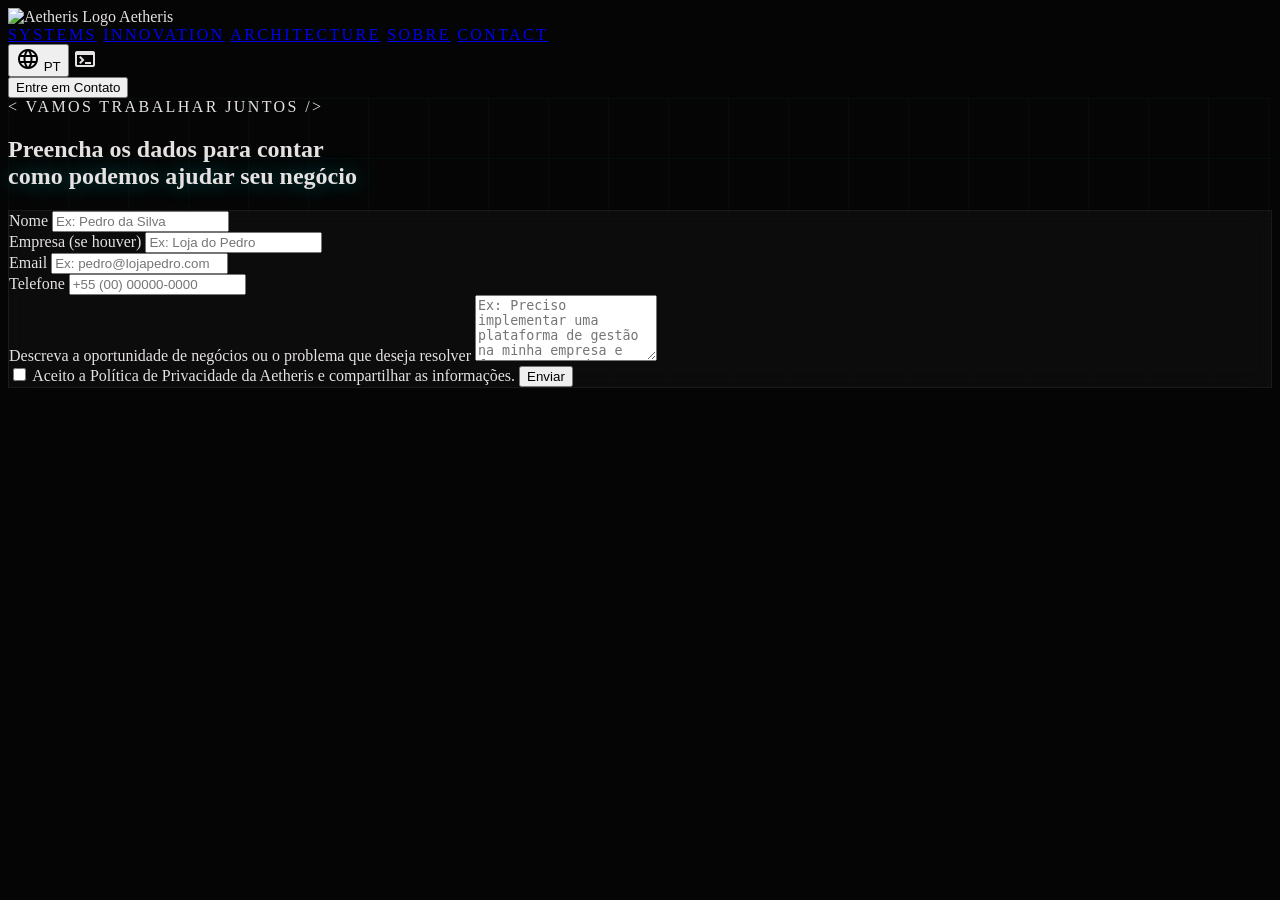
==== contact.html @ 891f15b7 "initial commit - Aetheris project" ====
<!DOCTYPE html>

<html class="dark" lang="pt-BR"><head>
<meta charset="utf-8"/>
<meta content="width=device-width, initial-scale=1.0" name="viewport"/>
<script src="https://cdn.tailwindcss.com?plugins=forms,container-queries"></script>
<link href="https://fonts.googleapis.com/css2?family=Space+Grotesk:wght@300;400;500;600;700;800;900&amp;family=Inter:wght@300;400;500;600&amp;display=swap" rel="stylesheet"/>
<link href="https://fonts.googleapis.com/css2?family=Material+Symbols+Outlined:wght,FILL@100..700,0..1&amp;display=swap" rel="stylesheet"/>
<script id="tailwind-config">
      tailwind.config = {
        darkMode: "class",
        theme: {
          extend: {
            "colors": {
                    "surface-container": "#111111",
                    "surface-bright": "#1a1a1a",
                    "surface": "#050505",
                    "inverse-surface": "#e5e2e1",
                    "outline": "#849495",
                    "surface-container-high": "#181818",
                    "secondary": "#ebb2ff",
                    "on-secondary-fixed": "#320047",
                    "tertiary-container": "#d9d8e8",
                    "on-background": "#e5e2e1",
                    "on-secondary": "#520072",
                    "error-container": "#93000a",
                    "on-surface": "#e5e2e1",
                    "tertiary": "#f7f4ff",
                    "on-primary-fixed-variant": "#004f54",
                    "secondary-fixed": "#f8d8ff",
                    "secondary-fixed-dim": "#ebb2ff",
                    "surface-tint": "#00dbe9",
                    "on-error-container": "#ffdad6",
                    "on-primary-container": "#006970",
                    "on-tertiary-fixed": "#1a1b26",
                    "surface-container-low": "#0c0c0c",
                    "inverse-on-surface": "#313030",
                    "on-primary": "#00363a",
                    "primary": "#dbfcff",
                    "surface-container-lowest": "#050505",
                    "on-tertiary": "#2f303b",
                    "outline-variant": "#3b494b",
                    "secondary-container": "#b600f8",
                    "primary-container": "#00f0ff",
                    "on-error": "#690005",
                    "surface-container-highest": "#222222",
                    "on-tertiary-container": "#5d5e6b",
                    "on-secondary-fixed-variant": "#74009f",
                    "tertiary-fixed-dim": "#c6c5d4",
                    "primary-fixed": "#7df4ff",
                    "primary-fixed-dim": "#00dbe9",
                    "background": "#050505",
                    "on-surface-variant": "#aab8b9",
                    "on-primary-fixed": "#002022",
                    "tertiary-fixed": "#e2e1f1",
                    "on-tertiary-fixed-variant": "#454652",
                    "inverse-primary": "#006970",
                    "error": "#ffb4ab",
                    "surface-variant": "#1c1c1c",
                    "on-secondary-container": "#fff6fc",
                    "surface-dim": "#050505"
            },
            "borderRadius": {
                    "DEFAULT": "0px",
                    "lg": "1px",
                    "xl": "2px",
                    "full": "9999px"
            },
            "spacing": {
                    "unit": "4px",
                    "xs": "4px",
                    "sm": "8px",
                    "gutter": "24px",
                    "md": "16px",
                    "xl": "48px",
                    "xxl": "96px",
                    "container-max": "1440px",
                    "lg": "32px"
            },
            "fontFamily": {
                    "h1": ["Space Grotesk"],
                    "mono-data": ["Space Grotesk"],
                    "body-lg": ["Inter"],
                    "h2": ["Space Grotesk"],
                    "body-md": ["Inter"],
                    "h3": ["Space Grotesk"],
                    "label-caps": ["Space Grotesk"]
            },
            "fontSize": {
                    "h1": ["5.5rem", {"lineHeight": "1", "letterSpacing": "-0.04em", "fontWeight": "800"}],
                    "mono-data": ["0.75rem", {"lineHeight": "1.4", "letterSpacing": "0.1em", "fontWeight": "400"}],
                    "body-lg": ["1.25rem", {"lineHeight": "1.6", "letterSpacing": "0.01em", "fontWeight": "300"}],
                    "h2": ["4rem", {"lineHeight": "1.1", "letterSpacing": "-0.02em", "fontWeight": "700"}],
                    "body-md": ["1rem", {"lineHeight": "1.7", "letterSpacing": "0.02em", "fontWeight": "400"}],
                    "h3": ["2.25rem", {"lineHeight": "1.2", "letterSpacing": "-0.01em", "fontWeight": "600"}],
                    "label-caps": ["0.7rem", {"lineHeight": "1", "letterSpacing": "0.25em", "fontWeight": "700"}]
            }
          },
        },
      }
    </script>
<style>
        body { background-color: #050505; color: #e5e2e1; -webkit-font-smoothing: antialiased; }
        .glass-panel {
            background: rgba(255, 255, 255, 0.03);
            backdrop-filter: blur(12px);
            border: 1px solid rgba(255, 255, 255, 0.05);
            transition: all 0.5s cubic-bezier(0.4, 0, 0.2, 1);
        }
        .glass-panel:hover {
            background: rgba(255, 255, 255, 0.06);
            border-color: rgba(0, 240, 255, 0.3);
            box-shadow: 0 0 30px rgba(0, 240, 255, 0.05);
        }
        .glow-cyan { text-shadow: 0 0 20px rgba(0, 240, 255, 0.4); }
        .grid-bg {
            background-image: linear-gradient(rgba(0, 240, 255, 0.03) 1px, transparent 1px), 
                              linear-gradient(90deg, rgba(0, 240, 255, 0.03) 1px, transparent 1px);
            background-size: 60px 60px;
        }
        .action-button { 
            position: relative;
            overflow: hidden;
            transition: all 0.3s ease;
        }
        .action-button::before {
            content: '';
            position: absolute;
            top: 0; left: -100%;
            width: 100%; height: 100%;
            background: linear-gradient(90deg, transparent, rgba(255,255,255,0.2), transparent);
            transition: 0.5s;
        }
        .action-button:hover::before { left: 100%; }
        .metatron-bg {
            animation: rotate 60s linear infinite;
            opacity: 0.05;
        }
        @keyframes rotate { from { transform: rotate(0deg); } to { transform: rotate(360deg); } }
        .floating-light {
            filter: blur(100px);
            border-radius: 50%;
            position: absolute;
            z-index: 0;
            pointer-events: none;
        }
        .editorial-spacing { letter-spacing: 0.15em; text-transform: uppercase; }
    </style>
<!-- TopNavBar IGUAL AO ORIGINAL -->
<header class="fixed top-0 w-full z-50 flex justify-between items-center px-10 py-6 bg-surface/80 backdrop-blur-2xl border-b border-white/5">
<div class="text-2xl font-extrabold text-[#00F0FF] tracking-tighter flex items-center gap-3 group cursor-pointer">
<img alt="Aetheris Logo" class="w-8 h-8 object-contain group-hover:rotate-180 transition-transform duration-700 w-10 h-10" src="https://lh3.googleusercontent.com/aida/[base64]"/>
<span class="font-h1 text-xl uppercase tracking-[0.2em]">Aetheris</span>
</div>
<nav class="hidden lg:flex items-center gap-10 font-['Space_Grotesk'] editorial-spacing text-[10px] font-bold">
<a class="text-zinc-500 hover:text-white transition-colors" href="index.html">Systems</a>
<a class="text-zinc-500 hover:text-white transition-colors" href="#">Innovation</a>
<a class="text-zinc-500 hover:text-white transition-colors" href="#">Architecture</a>
<a class="text-zinc-500 hover:text-white transition-colors" href="sobre.html">Sobre</a>
<a class="text-zinc-500 hover:text-white transition-colors" href="contact.html">Contact</a>
</nav>
<div class="flex items-center gap-8">
<div class="hidden sm:flex gap-6 text-zinc-500">
<button 
  id="languageToggle"
  type="button"
  class="flex items-center gap-2 text-zinc-500 hover:text-primary-container transition-colors"
>
  <span class="material-symbols-outlined text-sm">language</span>
  <span id="languageLabel" class="font-['Space_Grotesk'] text-[9px] tracking-[0.2em] uppercase">PT</span>
</button>
<span class="material-symbols-outlined text-sm cursor-pointer hover:text-primary-container transition-colors">terminal</span>
</div>
<a href="contact.html">
  <button class="bg-white text-black font-['Space_Grotesk'] font-bold text-[9px] tracking-[0.2em] uppercase px-8 py-3 action-button hover:bg-primary-container transition-all">
    Entre em Contato
  </button>
</a>
</div>
</header>
<main class="pt-[110px] bg-surface min-h-screen">
  <section class="relative min-h-[calc(100vh-110px)] py-16 overflow-hidden grid-bg">

    <div class="container mx-auto px-6 relative z-10">

      <div class="text-center mb-12">
        <span class="text-primary-container font-label-caps editorial-spacing mb-6 block">
          &lt; Vamos trabalhar juntos /&gt;
        </span>

        <h1 class="font-h2 text-[2.6rem] leading-tight text-on-background max-w-4xl mx-auto">
          Preencha os dados para contar <br/>
          <span class="text-primary-container glow-cyan">
            como podemos ajudar seu negócio
          </span>
        </h1>
      </div>

      <form 
        action="https://formspree.io/f/mjgjllza" 
        method="POST"
        class="glass-panel max-w-[560px] mx-auto p-10 md:p-12 border-primary-container/20"
      >
        <div class="flex flex-col gap-5">

          <div>
            <label class="block mb-2 font-['Inter'] text-sm font-semibold text-on-surface">
              Nome
            </label>
            <input 
              class="bg-white/5 border border-white/10 px-6 py-4 text-white focus:outline-none focus:border-primary-container w-full font-['Inter'] text-sm placeholder:text-zinc-600 transition-all rounded-full"
              placeholder="Ex: Pedro da Silva"
              type="text"
              name="name"
              required
            />
          </div>

          <div>
            <label class="block mb-2 font-['Inter'] text-sm font-semibold text-on-surface">
              Empresa <span class="text-on-surface-variant">(se houver)</span>
            </label>
            <input 
              class="bg-white/5 border border-white/10 px-6 py-4 text-white focus:outline-none focus:border-primary-container w-full font-['Inter'] text-sm placeholder:text-zinc-600 transition-all rounded-full"
              placeholder="Ex: Loja do Pedro"
              type="text"
              name="company"
            />
          </div>

          <div>
            <label class="block mb-2 font-['Inter'] text-sm font-semibold text-on-surface">
              Email
            </label>
            <input 
              class="bg-white/5 border border-white/10 px-6 py-4 text-white focus:outline-none focus:border-primary-container w-full font-['Inter'] text-sm placeholder:text-zinc-600 transition-all rounded-full"
              placeholder="Ex: pedro@lojapedro.com"
              type="email"
              name="email"
              required
            />
          </div>

          <div>
            <label class="block mb-2 font-['Inter'] text-sm font-semibold text-on-surface">
              Telefone
            </label>
            <input 
              class="bg-white/5 border border-white/10 px-6 py-4 text-white focus:outline-none focus:border-primary-container w-full font-['Inter'] text-sm placeholder:text-zinc-600 transition-all rounded-full"
              placeholder="+55 (00) 00000-0000"
              type="tel"
              name="phone"
            />
          </div>

          <div>
            <label class="block mb-2 font-['Inter'] text-sm font-semibold text-on-surface">
              Descreva a oportunidade de negócios ou o problema que deseja resolver
            </label>
            <textarea 
              class="bg-white/5 border border-white/10 px-6 py-4 text-white focus:outline-none focus:border-primary-container w-full font-['Inter'] text-sm placeholder:text-zinc-600 transition-all rounded-[28px] resize-none"
              placeholder="Ex: Preciso implementar uma plataforma de gestão na minha empresa e fazer um app de logística..."
              name="message"
              rows="4"
              required
            ></textarea>
          </div>

          <label class="flex items-start gap-3 text-on-surface-variant font-['Inter'] text-sm">
            <input 
              type="checkbox" 
              name="privacy"
              required
              class="mt-1 bg-transparent border-white/20 text-primary-container focus:ring-primary-container"
            />
            <span>
              Aceito a Política de Privacidade da Aetheris e compartilhar as informações.
            </span>
          </label>

          <input type="text" name="_gotcha" style="display:none">

          <button 
            type="submit"
            class="mt-2 rounded-full bg-primary-container text-on-primary px-12 py-5 font-label-caps text-label-caps action-button shadow-[0_0_30px_rgba(0,240,255,0.2)] hover:shadow-[0_0_50px_rgba(0,240,255,0.4)]"
          >
            Enviar
          </button>

        </div>
      </form>

    </div>
  </section>
</main>

</body>
</html>
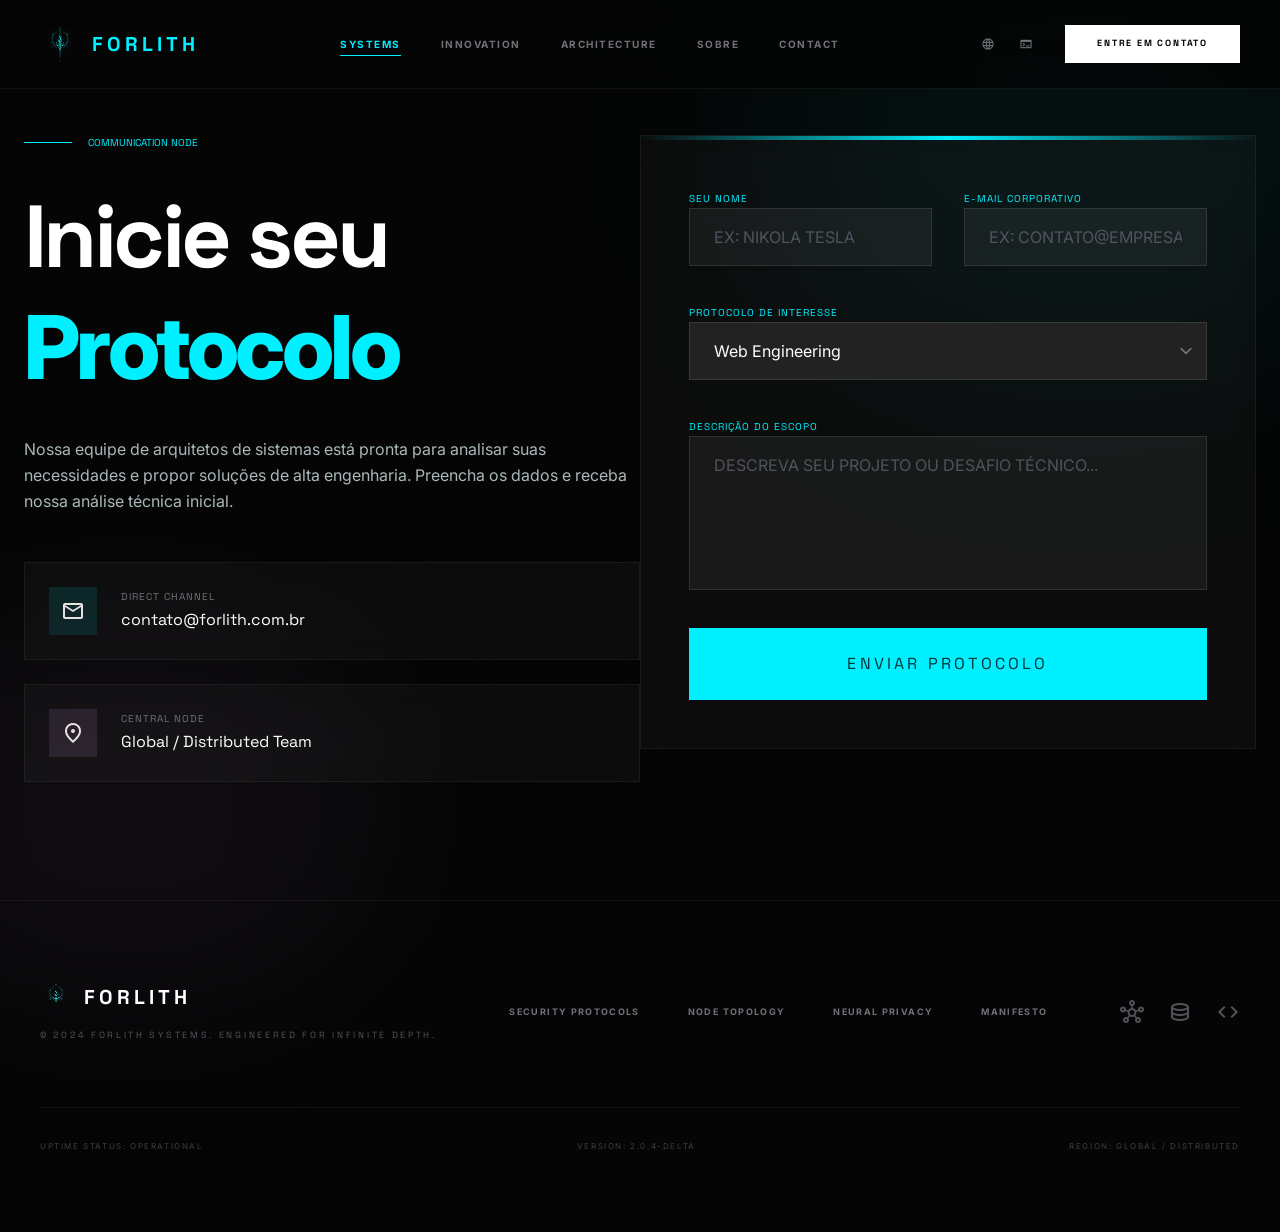
==== commit 825f5e3d: "Melhoria UI" ====
--- a/contact.html
+++ b/contact.html
@@ -1,298 +1,118 @@
 <!DOCTYPE html>
+<html class="dark" lang="pt-BR">
+  <head>
+    <meta charset="utf-8" />
+    <meta content="width=device-width, initial-scale=1.0" name="viewport" />
 
-<html class="dark" lang="pt-BR"><head>
-<meta charset="utf-8"/>
-<meta content="width=device-width, initial-scale=1.0" name="viewport"/>
-<script src="https://cdn.tailwindcss.com?plugins=forms,container-queries"></script>
-<link href="https://fonts.googleapis.com/css2?family=Space+Grotesk:wght@300;400;500;600;700;800;900&amp;family=Inter:wght@300;400;500;600&amp;display=swap" rel="stylesheet"/>
-<link href="https://fonts.googleapis.com/css2?family=Material+Symbols+Outlined:wght,FILL@100..700,0..1&amp;display=swap" rel="stylesheet"/>
-<script id="tailwind-config">
-      tailwind.config = {
-        darkMode: "class",
-        theme: {
-          extend: {
-            "colors": {
-                    "surface-container": "#111111",
-                    "surface-bright": "#1a1a1a",
-                    "surface": "#050505",
-                    "inverse-surface": "#e5e2e1",
-                    "outline": "#849495",
-                    "surface-container-high": "#181818",
-                    "secondary": "#ebb2ff",
-                    "on-secondary-fixed": "#320047",
-                    "tertiary-container": "#d9d8e8",
-                    "on-background": "#e5e2e1",
-                    "on-secondary": "#520072",
-                    "error-container": "#93000a",
-                    "on-surface": "#e5e2e1",
-                    "tertiary": "#f7f4ff",
-                    "on-primary-fixed-variant": "#004f54",
-                    "secondary-fixed": "#f8d8ff",
-                    "secondary-fixed-dim": "#ebb2ff",
-                    "surface-tint": "#00dbe9",
-                    "on-error-container": "#ffdad6",
-                    "on-primary-container": "#006970",
-                    "on-tertiary-fixed": "#1a1b26",
-                    "surface-container-low": "#0c0c0c",
-                    "inverse-on-surface": "#313030",
-                    "on-primary": "#00363a",
-                    "primary": "#dbfcff",
-                    "surface-container-lowest": "#050505",
-                    "on-tertiary": "#2f303b",
-                    "outline-variant": "#3b494b",
-                    "secondary-container": "#b600f8",
-                    "primary-container": "#00f0ff",
-                    "on-error": "#690005",
-                    "surface-container-highest": "#222222",
-                    "on-tertiary-container": "#5d5e6b",
-                    "on-secondary-fixed-variant": "#74009f",
-                    "tertiary-fixed-dim": "#c6c5d4",
-                    "primary-fixed": "#7df4ff",
-                    "primary-fixed-dim": "#00dbe9",
-                    "background": "#050505",
-                    "on-surface-variant": "#aab8b9",
-                    "on-primary-fixed": "#002022",
-                    "tertiary-fixed": "#e2e1f1",
-                    "on-tertiary-fixed-variant": "#454652",
-                    "inverse-primary": "#006970",
-                    "error": "#ffb4ab",
-                    "surface-variant": "#1c1c1c",
-                    "on-secondary-container": "#fff6fc",
-                    "surface-dim": "#050505"
-            },
-            "borderRadius": {
-                    "DEFAULT": "0px",
-                    "lg": "1px",
-                    "xl": "2px",
-                    "full": "9999px"
-            },
-            "spacing": {
-                    "unit": "4px",
-                    "xs": "4px",
-                    "sm": "8px",
-                    "gutter": "24px",
-                    "md": "16px",
-                    "xl": "48px",
-                    "xxl": "96px",
-                    "container-max": "1440px",
-                    "lg": "32px"
-            },
-            "fontFamily": {
-                    "h1": ["Space Grotesk"],
-                    "mono-data": ["Space Grotesk"],
-                    "body-lg": ["Inter"],
-                    "h2": ["Space Grotesk"],
-                    "body-md": ["Inter"],
-                    "h3": ["Space Grotesk"],
-                    "label-caps": ["Space Grotesk"]
-            },
-            "fontSize": {
-                    "h1": ["5.5rem", {"lineHeight": "1", "letterSpacing": "-0.04em", "fontWeight": "800"}],
-                    "mono-data": ["0.75rem", {"lineHeight": "1.4", "letterSpacing": "0.1em", "fontWeight": "400"}],
-                    "body-lg": ["1.25rem", {"lineHeight": "1.6", "letterSpacing": "0.01em", "fontWeight": "300"}],
-                    "h2": ["4rem", {"lineHeight": "1.1", "letterSpacing": "-0.02em", "fontWeight": "700"}],
-                    "body-md": ["1rem", {"lineHeight": "1.7", "letterSpacing": "0.02em", "fontWeight": "400"}],
-                    "h3": ["2.25rem", {"lineHeight": "1.2", "letterSpacing": "-0.01em", "fontWeight": "600"}],
-                    "label-caps": ["0.7rem", {"lineHeight": "1", "letterSpacing": "0.25em", "fontWeight": "700"}]
-            }
-          },
-        },
-      }
-    </script>
-<style>
-        body { background-color: #050505; color: #e5e2e1; -webkit-font-smoothing: antialiased; }
-        .glass-panel {
-            background: rgba(255, 255, 255, 0.03);
-            backdrop-filter: blur(12px);
-            border: 1px solid rgba(255, 255, 255, 0.05);
-            transition: all 0.5s cubic-bezier(0.4, 0, 0.2, 1);
-        }
-        .glass-panel:hover {
-            background: rgba(255, 255, 255, 0.06);
-            border-color: rgba(0, 240, 255, 0.3);
-            box-shadow: 0 0 30px rgba(0, 240, 255, 0.05);
-        }
-        .glow-cyan { text-shadow: 0 0 20px rgba(0, 240, 255, 0.4); }
-        .grid-bg {
-            background-image: linear-gradient(rgba(0, 240, 255, 0.03) 1px, transparent 1px), 
-                              linear-gradient(90deg, rgba(0, 240, 255, 0.03) 1px, transparent 1px);
-            background-size: 60px 60px;
-        }
-        .action-button { 
-            position: relative;
-            overflow: hidden;
-            transition: all 0.3s ease;
-        }
-        .action-button::before {
-            content: '';
-            position: absolute;
-            top: 0; left: -100%;
-            width: 100%; height: 100%;
-            background: linear-gradient(90deg, transparent, rgba(255,255,255,0.2), transparent);
-            transition: 0.5s;
-        }
-        .action-button:hover::before { left: 100%; }
-        .metatron-bg {
-            animation: rotate 60s linear infinite;
-            opacity: 0.05;
-        }
-        @keyframes rotate { from { transform: rotate(0deg); } to { transform: rotate(360deg); } }
-        .floating-light {
-            filter: blur(100px);
-            border-radius: 50%;
-            position: absolute;
-            z-index: 0;
-            pointer-events: none;
-        }
-        .editorial-spacing { letter-spacing: 0.15em; text-transform: uppercase; }
-    </style>
-<!-- TopNavBar IGUAL AO ORIGINAL -->
-<header class="fixed top-0 w-full z-50 flex justify-between items-center px-10 py-6 bg-surface/80 backdrop-blur-2xl border-b border-white/5">
-<div class="text-2xl font-extrabold text-[#00F0FF] tracking-tighter flex items-center gap-3 group cursor-pointer">
-<img alt="Aetheris Logo" class="w-8 h-8 object-contain group-hover:rotate-180 transition-transform duration-700 w-10 h-10" src="https://lh3.googleusercontent.com/aida/[base64]"/>
-<span class="font-h1 text-xl uppercase tracking-[0.2em]">Aetheris</span>
-</div>
-<nav class="hidden lg:flex items-center gap-10 font-['Space_Grotesk'] editorial-spacing text-[10px] font-bold">
-<a class="text-zinc-500 hover:text-white transition-colors" href="index.html">Systems</a>
-<a class="text-zinc-500 hover:text-white transition-colors" href="#">Innovation</a>
-<a class="text-zinc-500 hover:text-white transition-colors" href="#">Architecture</a>
-<a class="text-zinc-500 hover:text-white transition-colors" href="sobre.html">Sobre</a>
-<a class="text-zinc-500 hover:text-white transition-colors" href="contact.html">Contact</a>
-</nav>
-<div class="flex items-center gap-8">
-<div class="hidden sm:flex gap-6 text-zinc-500">
-<button 
-  id="languageToggle"
-  type="button"
-  class="flex items-center gap-2 text-zinc-500 hover:text-primary-container transition-colors"
->
-  <span class="material-symbols-outlined text-sm">language</span>
-  <span id="languageLabel" class="font-['Space_Grotesk'] text-[9px] tracking-[0.2em] uppercase">PT</span>
-</button>
-<span class="material-symbols-outlined text-sm cursor-pointer hover:text-primary-container transition-colors">terminal</span>
-</div>
-<a href="contact.html">
-  <button class="bg-white text-black font-['Space_Grotesk'] font-bold text-[9px] tracking-[0.2em] uppercase px-8 py-3 action-button hover:bg-primary-container transition-all">
-    Entre em Contato
-  </button>
-</a>
-</div>
-</header>
-<main class="pt-[110px] bg-surface min-h-screen">
-  <section class="relative min-h-[calc(100vh-110px)] py-16 overflow-hidden grid-bg">
+    <link href="https://fonts.googleapis.com/css2?family=Space+Grotesk:wght@300;400;500;600;700;800;900&amp;family=Inter:wght@300;400;500;600&amp;display=swap" rel="stylesheet" />
+    <link href="https://fonts.googleapis.com/css2?family=Material+Symbols+Outlined:wght,FILL@100..700,0..1&amp;display=swap" rel="stylesheet" />
+    <script src="assets/js/tailwind.config.js"></script>
+    <link href="assets/css/style.css" rel="stylesheet" />
+    <title>Forlith - Contato</title>
+    <meta name="description" content="Entre em contato com a equipe de engenharia da Forlith." />
 
-    <div class="container mx-auto px-6 relative z-10">
+    <!-- SEO & Open Graph Meta Tags -->
+    <meta property="og:title" content="Forlith - Engenharia Web e Sistemas Personalizados" />
+    <meta property="og:description" content="Transformamos conceitos abstratos em infraestrutura digital de elite." />
+    <meta property="og:image" content="assets/images/image_2.webp" />
+    <meta property="og:type" content="website" />
+    <meta name="twitter:card" content="summary_large_image" />
+  </head>
 
-      <div class="text-center mb-12">
-        <span class="text-primary-container font-label-caps editorial-spacing mb-6 block">
-          &lt; Vamos trabalhar juntos /&gt;
-        </span>
+  <body class="bg-surface text-on-background selection:bg-primary-container selection:text-on-primary">
+    <!-- TopNavBar -->
+    <div id="app-header"></div>
 
-        <h1 class="font-h2 text-[2.6rem] leading-tight text-on-background max-w-4xl mx-auto">
-          Preencha os dados para contar <br/>
-          <span class="text-primary-container glow-cyan">
-            como podemos ajudar seu negócio
-          </span>
-        </h1>
-      </div>
+    <main class="pt-24 min-h-screen relative flex items-center justify-center py-20 px-6">
+      <!-- Background Decorative Lights -->
+      <div class="fixed top-[-10%] right-[-10%] w-[50%] h-[50%] bg-primary-container/5 rounded-full blur-[120px] pointer-events-none"></div>
+      <div class="fixed bottom-[-10%] left-[-10%] w-[40%] h-[40%] bg-secondary/5 rounded-full blur-[100px] pointer-events-none"></div>
 
-      <form 
-        action="https://formspree.io/f/mjgjllza" 
-        method="POST"
-        class="glass-panel max-w-[560px] mx-auto p-10 md:p-12 border-primary-container/20"
-      >
-        <div class="flex flex-col gap-5">
+      <div class="container max-w-6xl mx-auto relative z-10">
+        <div class="grid lg:grid-cols-2 gap-20 items-start">
+          <!-- Left Side: Information -->
+          <div class="animate-on-scroll">
+            <div class="flex items-center gap-4 text-primary-container mb-8">
+              <span class="w-12 h-px bg-primary-container"></span>
+              <span class="font-mono-data text-[10px] tracking-[0.4em] uppercase">Communication Node</span>
+            </div>
+            <h1 class="font-h1 text-h1 text-white leading-tight mb-8">
+              Inicie seu <br /><span class="text-primary-container">Protocolo</span>
+            </h1>
+            <p class="font-body-lg text-on-surface-variant max-w-lg leading-relaxed mb-12">
+              Nossa equipe de arquitetos de sistemas está pronta para analisar suas necessidades e propor soluções de alta engenharia. Preencha os dados e receba nossa análise técnica inicial.
+            </p>
 
-          <div>
-            <label class="block mb-2 font-['Inter'] text-sm font-semibold text-on-surface">
-              Nome
-            </label>
-            <input 
-              class="bg-white/5 border border-white/10 px-6 py-4 text-white focus:outline-none focus:border-primary-container w-full font-['Inter'] text-sm placeholder:text-zinc-600 transition-all rounded-full"
-              placeholder="Ex: Pedro da Silva"
-              type="text"
-              name="name"
-              required
-            />
+            <!-- Contact Cards -->
+            <div class="space-y-6">
+              <div class="glass-panel p-6 flex items-center gap-6 group hover:border-primary-container/40 transition-all">
+                <div class="w-12 h-12 bg-primary-container/10 flex items-center justify-center rounded group-hover:bg-primary-container group-hover:text-black transition-all">
+                  <span class="material-symbols-outlined text-2xl">mail</span>
+                </div>
+                <div>
+                  <div class="text-[10px] font-mono-data text-zinc-500 uppercase tracking-widest mb-1">Direct Channel</div>
+                  <div class="text-white font-h3">contato@forlith.com.br</div>
+                </div>
+              </div>
+
+              <div class="glass-panel p-6 flex items-center gap-6 group hover:border-secondary/40 transition-all">
+                <div class="w-12 h-12 bg-secondary/10 flex items-center justify-center rounded group-hover:bg-secondary group-hover:text-black transition-all">
+                  <span class="material-symbols-outlined text-2xl">location_on</span>
+                </div>
+                <div>
+                  <div class="text-[10px] font-mono-data text-zinc-500 uppercase tracking-widest mb-1">Central Node</div>
+                  <div class="text-white font-h3">Global / Distributed Team</div>
+                </div>
+              </div>
+            </div>
           </div>
 
-          <div>
-            <label class="block mb-2 font-['Inter'] text-sm font-semibold text-on-surface">
-              Empresa <span class="text-on-surface-variant">(se houver)</span>
-            </label>
-            <input 
-              class="bg-white/5 border border-white/10 px-6 py-4 text-white focus:outline-none focus:border-primary-container w-full font-['Inter'] text-sm placeholder:text-zinc-600 transition-all rounded-full"
-              placeholder="Ex: Loja do Pedro"
-              type="text"
-              name="company"
-            />
+          <!-- Right Side: The Form -->
+          <div class="animate-on-scroll" style="transition-delay: 0.2s;">
+            <div class="glass-panel p-10 md:p-12 border-primary-container/20 relative overflow-hidden">
+              <div class="absolute top-0 left-0 w-full h-1 bg-gradient-to-r from-transparent via-primary-container to-transparent"></div>
+
+              <form id="contactForm" action="https://formspree.io/f/mqkvnndb" method="POST" class="space-y-8">
+                <div class="grid md:grid-cols-2 gap-8">
+                  <div class="space-y-3">
+                    <label class="font-mono-data text-[10px] text-primary-container uppercase tracking-widest" for="name">Seu Nome</label>
+                    <input id="name" name="name" required class="w-full bg-white/5 border border-white/10 px-6 py-4 text-white focus:outline-none focus:border-primary-container transition-all font-body-md" placeholder="EX: NIKOLA TESLA" type="text" />
+                  </div>
+                  <div class="space-y-3">
+                    <label class="font-mono-data text-[10px] text-primary-container uppercase tracking-widest" for="email">E-mail Corporativo</label>
+                    <input id="email" name="email" required class="w-full bg-white/5 border border-white/10 px-6 py-4 text-white focus:outline-none focus:border-primary-container transition-all font-body-md" placeholder="EX: CONTATO@EMPRESA.COM" type="email" />
+                  </div>
+                </div>
+
+                <div class="space-y-3">
+                  <label class="font-mono-data text-[10px] text-primary-container uppercase tracking-widest" for="subject">Protocolo de Interesse</label>
+                  <select id="subject" name="subject" class="w-full bg-surface-container-highest border border-white/10 px-6 py-4 text-white focus:outline-none focus:border-primary-container transition-all font-body-md appearance-none">
+                    <option value="web-engineering">Web Engineering</option>
+                    <option value="custom-software">Custom Software</option>
+                    <option value="tech-consulting">Tech Consulting</option>
+                    <option value="other">Outros Protocolos</option>
+                  </select>
+                </div>
+
+                <div class="space-y-3">
+                  <label class="font-mono-data text-[10px] text-primary-container uppercase tracking-widest" for="message">Descrição do Escopo</label>
+                  <textarea id="message" name="message" required rows="5" class="w-full bg-white/5 border border-white/10 px-6 py-4 text-white focus:outline-none focus:border-primary-container transition-all font-body-md resize-none" placeholder="DESCREVA SEU PROJETO OU DESAFIO TÉCNICO..."></textarea>
+                </div>
+
+                <button type="submit" class="w-full bg-primary-container text-on-primary font-label-caps py-6 action-button shadow-[0_0_40px_rgba(0,240,255,0.2)] hover:shadow-[0_0_60px_rgba(0,240,255,0.4)] transition-all uppercase tracking-[0.2em]">
+                  Enviar Protocolo
+                </button>
+              </form>
+            </div>
           </div>
+        </div>
+      </div>
+    </main>
 
-          <div>
-            <label class="block mb-2 font-['Inter'] text-sm font-semibold text-on-surface">
-              Email
-            </label>
-            <input 
-              class="bg-white/5 border border-white/10 px-6 py-4 text-white focus:outline-none focus:border-primary-container w-full font-['Inter'] text-sm placeholder:text-zinc-600 transition-all rounded-full"
-              placeholder="Ex: pedro@lojapedro.com"
-              type="email"
-              name="email"
-              required
-            />
-          </div>
+    <!-- Footer -->
+    <div id="app-footer"></div>
 
-          <div>
-            <label class="block mb-2 font-['Inter'] text-sm font-semibold text-on-surface">
-              Telefone
-            </label>
-            <input 
-              class="bg-white/5 border border-white/10 px-6 py-4 text-white focus:outline-none focus:border-primary-container w-full font-['Inter'] text-sm placeholder:text-zinc-600 transition-all rounded-full"
-              placeholder="+55 (00) 00000-0000"
-              type="tel"
-              name="phone"
-            />
-          </div>
-
-          <div>
-            <label class="block mb-2 font-['Inter'] text-sm font-semibold text-on-surface">
-              Descreva a oportunidade de negócios ou o problema que deseja resolver
-            </label>
-            <textarea 
-              class="bg-white/5 border border-white/10 px-6 py-4 text-white focus:outline-none focus:border-primary-container w-full font-['Inter'] text-sm placeholder:text-zinc-600 transition-all rounded-[28px] resize-none"
-              placeholder="Ex: Preciso implementar uma plataforma de gestão na minha empresa e fazer um app de logística..."
-              name="message"
-              rows="4"
-              required
-            ></textarea>
-          </div>
-
-          <label class="flex items-start gap-3 text-on-surface-variant font-['Inter'] text-sm">
-            <input 
-              type="checkbox" 
-              name="privacy"
-              required
-              class="mt-1 bg-transparent border-white/20 text-primary-container focus:ring-primary-container"
-            />
-            <span>
-              Aceito a Política de Privacidade da Aetheris e compartilhar as informações.
-            </span>
-          </label>
-
-          <input type="text" name="_gotcha" style="display:none">
-
-          <button 
-            type="submit"
-            class="mt-2 rounded-full bg-primary-container text-on-primary px-12 py-5 font-label-caps text-label-caps action-button shadow-[0_0_30px_rgba(0,240,255,0.2)] hover:shadow-[0_0_50px_rgba(0,240,255,0.4)]"
-          >
-            Enviar
-          </button>
-
-        </div>
-      </form>
-
-    </div>
-  </section>
-</main>
-
-</body>
-</html>+    <script src="assets/js/components.js" defer></script>
+    <script src="assets/js/script.js" defer></script>
+  </body>
+</html>
--- a/assets/css/style.css
+++ b/assets/css/style.css
@@ -0,0 +1,10 @@
+﻿*,:after,:before{--tw-border-spacing-x:0;--tw-border-spacing-y:0;--tw-translate-x:0;--tw-translate-y:0;--tw-rotate:0;--tw-skew-x:0;--tw-skew-y:0;--tw-scale-x:1;--tw-scale-y:1;--tw-pan-x: ;--tw-pan-y: ;--tw-pinch-zoom: ;--tw-scroll-snap-strictness:proximity;--tw-gradient-from-position: ;--tw-gradient-via-position: ;--tw-gradient-to-position: ;--tw-ordinal: ;--tw-slashed-zero: ;--tw-numeric-figure: ;--tw-numeric-spacing: ;--tw-numeric-fraction: ;--tw-ring-inset: ;--tw-ring-offset-width:0px;--tw-ring-offset-color:#fff;--tw-ring-color:rgba(59,130,246,.5);--tw-ring-offset-shadow:0 0 #0000;--tw-ring-shadow:0 0 #0000;--tw-shadow:0 0 #0000;--tw-shadow-colored:0 0 #0000;--tw-blur: ;--tw-brightness: ;--tw-contrast: ;--tw-grayscale: ;--tw-hue-rotate: ;--tw-invert: ;--tw-saturate: ;--tw-sepia: ;--tw-drop-shadow: ;--tw-backdrop-blur: ;--tw-backdrop-brightness: ;--tw-backdrop-contrast: ;--tw-backdrop-grayscale: ;--tw-backdrop-hue-rotate: ;--tw-backdrop-invert: ;--tw-backdrop-opacity: ;--tw-backdrop-saturate: ;--tw-backdrop-sepia: ;--tw-contain-size: ;--tw-contain-layout: ;--tw-contain-paint: ;--tw-contain-style: }::backdrop{--tw-border-spacing-x:0;--tw-border-spacing-y:0;--tw-translate-x:0;--tw-translate-y:0;--tw-rotate:0;--tw-skew-x:0;--tw-skew-y:0;--tw-scale-x:1;--tw-scale-y:1;--tw-pan-x: ;--tw-pan-y: ;--tw-pinch-zoom: ;--tw-scroll-snap-strictness:proximity;--tw-gradient-from-position: ;--tw-gradient-via-position: ;--tw-gradient-to-position: ;--tw-ordinal: ;--tw-slashed-zero: ;--tw-numeric-figure: ;--tw-numeric-spacing: ;--tw-numeric-fraction: ;--tw-ring-inset: ;--tw-ring-offset-width:0px;--tw-ring-offset-color:#fff;--tw-ring-color:rgba(59,130,246,.5);--tw-ring-offset-shadow:0 0 #0000;--tw-ring-shadow:0 0 #0000;--tw-shadow:0 0 #0000;--tw-shadow-colored:0 0 #0000;--tw-blur: ;--tw-brightness: ;--tw-contrast: ;--tw-grayscale: ;--tw-hue-rotate: ;--tw-invert: ;--tw-saturate: ;--tw-sepia: ;--tw-drop-shadow: ;--tw-backdrop-blur: ;--tw-backdrop-brightness: ;--tw-backdrop-contrast: ;--tw-backdrop-grayscale: ;--tw-backdrop-hue-rotate: ;--tw-backdrop-invert: ;--tw-backdrop-opacity: ;--tw-backdrop-saturate: ;--tw-backdrop-sepia: ;--tw-contain-size: ;--tw-contain-layout: ;--tw-contain-paint: ;--tw-contain-style: }/*! tailwindcss v3.4.19 | MIT License | https://tailwindcss.com*/*,:after,:before{box-sizing:border-box;border:0 solid #e5e7eb}:after,:before{--tw-content:""}:host,html{line-height:1.5;-webkit-text-size-adjust:100%;-moz-tab-size:4;-o-tab-size:4;tab-size:4;font-family:ui-sans-serif,system-ui,sans-serif,Apple Color Emoji,Segoe UI Emoji,Segoe UI Symbol,Noto Color Emoji;font-feature-settings:normal;font-variation-settings:normal;-webkit-tap-highlight-color:transparent}body{margin:0;line-height:inherit}hr{height:0;color:inherit;border-top-width:1px}abbr:where([title]){-webkit-text-decoration:underline dotted;text-decoration:underline dotted}h1,h2,h3,h4,h5,h6{font-size:inherit;font-weight:inherit}a{color:inherit;text-decoration:inherit}b,strong{font-weight:bolder}code,kbd,pre,samp{font-family:ui-monospace,SFMono-Regular,Menlo,Monaco,Consolas,Liberation Mono,Courier New,monospace;font-feature-settings:normal;font-variation-settings:normal;font-size:1em}small{font-size:80%}sub,sup{font-size:75%;line-height:0;position:relative;vertical-align:baseline}sub{bottom:-.25em}sup{top:-.5em}table{text-indent:0;border-color:inherit;border-collapse:collapse}button,input,optgroup,select,textarea{font-family:inherit;font-feature-settings:inherit;font-variation-settings:inherit;font-size:100%;font-weight:inherit;line-height:inherit;letter-spacing:inherit;color:inherit;margin:0;padding:0}button,select{text-transform:none}button,input:where([type=button]),input:where([type=reset]),input:where([type=submit]){-webkit-appearance:button;background-color:transparent;background-image:none}:-moz-focusring{outline:auto}:-moz-ui-invalid{box-shadow:none}progress{vertical-align:baseline}::-webkit-inner-spin-button,::-webkit-outer-spin-button{height:auto}[type=search]{-webkit-appearance:textfield;outline-offset:-2px}::-webkit-search-decoration{-webkit-appearance:none}::-webkit-file-upload-button{-webkit-appearance:button;font:inherit}summary{display:list-item}blockquote,dd,dl,figure,h1,h2,h3,h4,h5,h6,hr,p,pre{margin:0}fieldset{margin:0}fieldset,legend{padding:0}menu,ol,ul{list-style:none;margin:0;padding:0}dialog{padding:0}textarea{resize:vertical}input::-moz-placeholder,textarea::-moz-placeholder{opacity:1;color:#9ca3af}input::placeholder,textarea::placeholder{opacity:1;color:#9ca3af}[role=button],button{cursor:pointer}:disabled{cursor:default}audio,canvas,embed,iframe,img,object,svg,video{display:block;vertical-align:middle}img,video{max-width:100%;height:auto}[hidden]:where(:not([hidden=until-found])){display:none}input:where(:not([type])),input:where([type=date]),input:where([type=datetime-local]),input:where([type=email]),input:where([type=month]),input:where([type=number]),input:where([type=password]),input:where([type=search]),input:where([type=tel]),input:where([type=text]),input:where([type=time]),input:where([type=url]),input:where([type=week]),select,select:where([multiple]),textarea{-webkit-appearance:none;-moz-appearance:none;appearance:none;background-color:#fff;border-color:#6b7280;border-width:1px;border-radius:0;padding:.5rem .75rem;font-size:1rem;line-height:1.5rem;--tw-shadow:0 0 #0000}input:where(:not([type])):focus,input:where([type=date]):focus,input:where([type=datetime-local]):focus,input:where([type=email]):focus,input:where([type=month]):focus,input:where([type=number]):focus,input:where([type=password]):focus,input:where([type=search]):focus,input:where([type=tel]):focus,input:where([type=text]):focus,input:where([type=time]):focus,input:where([type=url]):focus,input:where([type=week]):focus,select:focus,select:where([multiple]):focus,textarea:focus{outline:2px solid transparent;outline-offset:2px;--tw-ring-inset:var(--tw-empty,/*!*/ /*!*/);--tw-ring-offset-width:0px;--tw-ring-offset-color:#fff;--tw-ring-color:#2563eb;--tw-ring-offset-shadow:var(--tw-ring-inset) 0 0 0 var(--tw-ring-offset-width) var(--tw-ring-offset-color);--tw-ring-shadow:var(--tw-ring-inset) 0 0 0 calc(1px + var(--tw-ring-offset-width)) var(--tw-ring-color);box-shadow:var(--tw-ring-offset-shadow),var(--tw-ring-shadow),var(--tw-shadow);border-color:#2563eb}input::-moz-placeholder,textarea::-moz-placeholder{color:#6b7280;opacity:1}input::placeholder,textarea::placeholder{color:#6b7280;opacity:1}::-webkit-datetime-edit-fields-wrapper{padding:0}::-webkit-date-and-time-value{min-height:1.5em;text-align:inherit}::-webkit-datetime-edit{display:inline-flex}::-webkit-datetime-edit,::-webkit-datetime-edit-day-field,::-webkit-datetime-edit-hour-field,::-webkit-datetime-edit-meridiem-field,::-webkit-datetime-edit-millisecond-field,::-webkit-datetime-edit-minute-field,::-webkit-datetime-edit-month-field,::-webkit-datetime-edit-second-field,::-webkit-datetime-edit-year-field{padding-top:0;padding-bottom:0}select{background-image:url("data:image/svg+xml;charset=utf-8,%3Csvg xmlns='http://www.w3.org/2000/svg' fill='none' viewBox='0 0 20 20'%3E%3Cpath stroke='%236b7280' stroke-linecap='round' stroke-linejoin='round' stroke-width='1.5' d='m6 8 4 4 4-4'/%3E%3C/svg%3E");background-position:right .5rem center;background-repeat:no-repeat;background-size:1.5em 1.5em;padding-right:2.5rem;-webkit-print-color-adjust:exact;print-color-adjust:exact}select:where([multiple]),select:where([size]:not([size="1"])){background-image:none;background-position:0 0;background-repeat:unset;background-size:initial;padding-right:.75rem;-webkit-print-color-adjust:unset;print-color-adjust:unset}input:where([type=checkbox]),input:where([type=radio]){-webkit-appearance:none;-moz-appearance:none;appearance:none;padding:0;-webkit-print-color-adjust:exact;print-color-adjust:exact;display:inline-block;vertical-align:middle;background-origin:border-box;-webkit-user-select:none;-moz-user-select:none;user-select:none;flex-shrink:0;height:1rem;width:1rem;color:#2563eb;background-color:#fff;border-color:#6b7280;border-width:1px;--tw-shadow:0 0 #0000}input:where([type=checkbox]){border-radius:0}input:where([type=radio]){border-radius:100%}input:where([type=checkbox]):focus,input:where([type=radio]):focus{outline:2px solid transparent;outline-offset:2px;--tw-ring-inset:var(--tw-empty,/*!*/ /*!*/);--tw-ring-offset-width:2px;--tw-ring-offset-color:#fff;--tw-ring-color:#2563eb;--tw-ring-offset-shadow:var(--tw-ring-inset) 0 0 0 var(--tw-ring-offset-width) var(--tw-ring-offset-color);--tw-ring-shadow:var(--tw-ring-inset) 0 0 0 calc(2px + var(--tw-ring-offset-width)) var(--tw-ring-color);box-shadow:var(--tw-ring-offset-shadow),var(--tw-ring-shadow),var(--tw-shadow)}input:where([type=checkbox]):checked,input:where([type=radio]):checked{border-color:transparent;background-color:currentColor;background-size:100% 100%;background-position:50%;background-repeat:no-repeat}input:where([type=checkbox]):checked{background-image:url("data:image/svg+xml;charset=utf-8,%3Csvg xmlns='http://www.w3.org/2000/svg' fill='%23fff' viewBox='0 0 16 16'%3E%3Cpath d='M12.207 4.793a1 1 0 0 1 0 1.414l-5 5a1 1 0 0 1-1.414 0l-2-2a1 1 0 0 1 1.414-1.414L6.5 9.086l4.293-4.293a1 1 0 0 1 1.414 0'/%3E%3C/svg%3E")}@media (forced-colors:active) {input:where([type=checkbox]):checked{-webkit-appearance:auto;-moz-appearance:auto;appearance:auto}}input:where([type=radio]):checked{background-image:url("data:image/svg+xml;charset=utf-8,%3Csvg xmlns='http://www.w3.org/2000/svg' fill='%23fff' viewBox='0 0 16 16'%3E%3Ccircle cx='8' cy='8' r='3'/%3E%3C/svg%3E")}@media (forced-colors:active) {input:where([type=radio]):checked{-webkit-appearance:auto;-moz-appearance:auto;appearance:auto}}input:where([type=checkbox]):checked:focus,input:where([type=checkbox]):checked:hover,input:where([type=radio]):checked:focus,input:where([type=radio]):checked:hover{border-color:transparent;background-color:currentColor}input:where([type=checkbox]):indeterminate{background-image:url("data:image/svg+xml;charset=utf-8,%3Csvg xmlns='http://www.w3.org/2000/svg' fill='none' viewBox='0 0 16 16'%3E%3Cpath stroke='%23fff' stroke-linecap='round' stroke-linejoin='round' stroke-width='2' d='M4 8h8'/%3E%3C/svg%3E");border-color:transparent;background-color:currentColor;background-size:100% 100%;background-position:50%;background-repeat:no-repeat}@media (forced-colors:active) {input:where([type=checkbox]):indeterminate{-webkit-appearance:auto;-moz-appearance:auto;appearance:auto}}input:where([type=checkbox]):indeterminate:focus,input:where([type=checkbox]):indeterminate:hover{border-color:transparent;background-color:currentColor}input:where([type=file]){background:unset;border-color:inherit;border-width:0;border-radius:0;padding:0;font-size:unset;line-height:inherit}input:where([type=file]):focus{outline:1px solid ButtonText;outline:1px auto -webkit-focus-ring-color}.container{width:100%}@media (min-width:640px){.container{max-width:640px}}@media (min-width:768px){.container{max-width:768px}}@media (min-width:1024px){.container{max-width:1024px}}@media (min-width:1280px){.container{max-width:1280px}}@media (min-width:1536px){.container{max-width:1536px}}.pointer-events-none{pointer-events:none}.fixed{position:fixed}.absolute{position:absolute}.relative{position:relative}.-inset-4{inset:-1rem}.inset-0{inset:0}.inset-12{inset:3rem}.inset-6{inset:1.5rem}.inset-\[-20px\]{inset:-20px}.inset-\[-50px\]{inset:-50px}.-bottom-20{bottom:-5rem}.-bottom-6{bottom:-1.5rem}.-left-\[10\%\]{left:-10%}.-right-20{right:-5rem}.-right-4{right:-1rem}.-right-40{right:-10rem}.-right-6{right:-1.5rem}.-right-\[5\%\]{right:-5%}.-top-4{top:-1rem}.-top-40{top:-10rem}.-top-\[10\%\]{top:-10%}.bottom-0{bottom:0}.bottom-1\/3{bottom:33.333333%}.bottom-10{bottom:2.5rem}.bottom-16{bottom:4rem}.bottom-6{bottom:1.5rem}.bottom-\[-10\%\]{bottom:-10%}.bottom-\[-100px\]{bottom:-100px}.left-0{left:0}.left-1\/2{left:50%}.left-1\/4{left:25%}.left-\[-10\%\]{left:-10%}.left-\[-100px\]{left:-100px}.right-0{right:0}.right-10{right:2.5rem}.right-6{right:1.5rem}.right-\[-10\%\]{right:-10%}.right-\[-100px\]{right:-100px}.right-\[10\%\]{right:10%}.top-0{top:0}.top-1\/2{top:50%}.top-1\/4{top:25%}.top-\[-10\%\]{top:-10%}.top-\[-200px\]{top:-200px}.top-\[20\%\]{top:20%}.top-\[40\%\]{top:40%}.-z-10{z-index:-10}.z-0{z-index:0}.z-10{z-index:10}.z-20{z-index:20}.z-50{z-index:50}.z-\[-1\]{z-index:-1}.z-\[9999\]{z-index:9999}.mx-auto{margin-left:auto;margin-right:auto}.-mr-16{margin-right:-4rem}.-mt-16{margin-top:-4rem}.mb-1{margin-bottom:.25rem}.mb-10{margin-bottom:2.5rem}.mb-12{margin-bottom:3rem}.mb-16{margin-bottom:4rem}.mb-2{margin-bottom:.5rem}.mb-20{margin-bottom:5rem}.mb-24{margin-bottom:6rem}.mb-3{margin-bottom:.75rem}.mb-32{margin-bottom:8rem}.mb-4{margin-bottom:1rem}.mb-6{margin-bottom:1.5rem}.mb-8{margin-bottom:2rem}.mb-lg{margin-bottom:32px}.mb-md{margin-bottom:16px}.mb-sm{margin-bottom:8px}.mb-xl{margin-bottom:48px}.mb-xxl{margin-bottom:96px}.mt-1{margin-top:.25rem}.mt-12{margin-top:3rem}.mt-16{margin-top:4rem}.mt-2{margin-top:.5rem}.mt-4{margin-top:1rem}.mt-auto{margin-top:auto}.mt-xl{margin-top:48px}.mt-xxl{margin-top:96px}.block{display:block}.inline-block{display:inline-block}.flex{display:flex}.grid{display:grid}.hidden{display:none}.aspect-\[16\/9\]{aspect-ratio:16/9}.aspect-square{aspect-ratio:1/1}.aspect-video{aspect-ratio:16/9}.h-1{height:.25rem}.h-10{height:2.5rem}.h-12{height:3rem}.h-2{height:.5rem}.h-20{height:5rem}.h-24{height:6rem}.h-3{height:.75rem}.h-3\/4{height:75%}.h-32{height:8rem}.h-4\/5{height:80%}.h-40{height:10rem}.h-64{height:16rem}.h-8{height:2rem}.h-80{height:20rem}.h-\[1px\]{height:1px}.h-\[240px\]{height:240px}.h-\[30\%\]{height:30%}.h-\[320px\]{height:320px}.h-\[40\%\]{height:40%}.h-\[50\%\]{height:50%}.h-\[500px\]{height:500px}.h-\[600px\]{height:600px}.h-\[800px\]{height:800px}.h-full{height:100%}.h-px{height:1px}.min-h-\[921px\]{min-height:921px}.min-h-\[calc\(100vh-110px\)\]{min-height:calc(100vh - 110px)}.min-h-screen{min-height:100vh}.w-1\/2{width:50%}.w-1\/3{width:33.333333%}.w-10{width:2.5rem}.w-12{width:3rem}.w-2{width:.5rem}.w-2\/3{width:66.666667%}.w-20{width:5rem}.w-24{width:6rem}.w-3{width:.75rem}.w-3\/4{width:75%}.w-32{width:8rem}.w-4\/5{width:80%}.w-40{width:10rem}.w-64{width:16rem}.w-8{width:2rem}.w-80{width:20rem}.w-\[1200px\]{width:1200px}.w-\[1px\]{width:1px}.w-\[280px\]{width:280px}.w-\[30\%\]{width:30%}.w-\[320px\]{width:320px}.w-\[40\%\]{width:40%}.w-\[50\%\]{width:50%}.w-\[500px\]{width:500px}.w-\[600px\]{width:600px}.w-\[800px\]{width:800px}.w-full{width:100%}.w-px{width:1px}.max-w-2xl{max-width:42rem}.max-w-3xl{max-width:48rem}.max-w-4xl{max-width:56rem}.max-w-5xl{max-width:64rem}.max-w-7xl{max-width:80rem}.max-w-\[1440px\]{max-width:1440px}.max-w-\[560px\]{max-width:560px}.max-w-\[calc\(100vw-32px\)\]{max-width:calc(100vw - 32px)}.max-w-md{max-width:28rem}.max-w-none{max-width:none}.max-w-sm{max-width:24rem}.max-w-xl{max-width:36rem}.max-w-xs{max-width:20rem}.flex-1{flex:1 1 0%}.shrink-0{flex-shrink:0}.flex-grow{flex-grow:1}.-translate-x-1\/2{--tw-translate-x:-50%}.-translate-x-1\/2,.scale-110{transform:translate(var(--tw-translate-x),var(--tw-translate-y)) rotate(var(--tw-rotate)) skewX(var(--tw-skew-x)) skewY(var(--tw-skew-y)) scaleX(var(--tw-scale-x)) scaleY(var(--tw-scale-y))}.scale-110{--tw-scale-x:1.1;--tw-scale-y:1.1}.scale-150{--tw-scale-x:1.5;--tw-scale-y:1.5;transform:translate(var(--tw-translate-x),var(--tw-translate-y)) rotate(var(--tw-rotate)) skewX(var(--tw-skew-x)) skewY(var(--tw-skew-y)) scaleX(var(--tw-scale-x)) scaleY(var(--tw-scale-y))}.animate-\[spin_25s_linear_infinite\]{animation:spin 25s linear infinite}@keyframes spin{to{transform:rotate(1turn)}}.animate-\[spin_45s_linear_infinite_reverse\]{animation:spin 45s linear infinite reverse}@keyframes bounce{0%,to{transform:translateY(-25%);animation-timing-function:cubic-bezier(.8,0,1,1)}50%{transform:none;animation-timing-function:cubic-bezier(0,0,.2,1)}}.animate-bounce{animation:bounce 1s infinite}.animate-pulse{animation:pulse 2s cubic-bezier(.4,0,.6,1) infinite}.cursor-pointer{cursor:pointer}.resize-none{resize:none}.grid-cols-1{grid-template-columns:repeat(1,minmax(0,1fr))}.grid-cols-2{grid-template-columns:repeat(2,minmax(0,1fr))}.grid-cols-3{grid-template-columns:repeat(3,minmax(0,1fr))}.grid-rows-2{grid-template-rows:repeat(2,minmax(0,1fr))}.flex-col{flex-direction:column}.flex-wrap{flex-wrap:wrap}.items-start{align-items:flex-start}.items-end{align-items:flex-end}.items-center{align-items:center}.justify-end{justify-content:flex-end}.justify-center{justify-content:center}.justify-between{justify-content:space-between}.gap-10{gap:2.5rem}.gap-12{gap:3rem}.gap-16{gap:4rem}.gap-2{gap:.5rem}.gap-24{gap:6rem}.gap-3{gap:.75rem}.gap-32{gap:8rem}.gap-4{gap:1rem}.gap-5{gap:1.25rem}.gap-6{gap:1.5rem}.gap-8{gap:2rem}.gap-lg{gap:32px}.gap-md{gap:16px}.gap-xl{gap:48px}.gap-x-12{-moz-column-gap:3rem;column-gap:3rem}.gap-y-6{row-gap:1.5rem}.space-y-6>:not([hidden])~:not([hidden]){--tw-space-y-reverse:0;margin-top:calc(1.5rem*(1 - var(--tw-space-y-reverse)));margin-bottom:calc(1.5rem*var(--tw-space-y-reverse))}.space-y-8>:not([hidden])~:not([hidden]){--tw-space-y-reverse:0;margin-top:calc(2rem*(1 - var(--tw-space-y-reverse)));margin-bottom:calc(2rem*var(--tw-space-y-reverse))}.space-y-lg>:not([hidden])~:not([hidden]){--tw-space-y-reverse:0;margin-top:calc(32px*(1 - var(--tw-space-y-reverse)));margin-bottom:calc(32px*var(--tw-space-y-reverse))}.overflow-hidden{overflow:hidden}.overflow-y-auto{overflow-y:auto}.overflow-x-hidden{overflow-x:hidden}.rounded{border-radius:0}.rounded-\[28px\]{border-radius:28px}.rounded-full{border-radius:9999px}.rounded-lg{border-radius:1px}.rounded-sm{border-radius:.125rem}.rounded-xl{border-radius:2px}.border,.border-\[1px\]{border-width:1px}.border-y{border-top-width:1px}.border-b,.border-y{border-bottom-width:1px}.border-l{border-left-width:1px}.border-l-2{border-left-width:2px}.border-l-4{border-left-width:4px}.border-t{border-top-width:1px}.border-dashed{border-style:dashed}.border-cyan-400\/10{border-color:rgba(34,211,238,.1)}.border-cyan-400\/20{border-color:rgba(34,211,238,.2)}.border-cyan-400\/30{border-color:rgba(34,211,238,.3)}.border-cyan-400\/5{border-color:rgba(34,211,238,.05)}.border-cyan-400\/50{border-color:rgba(34,211,238,.5)}.border-cyan-500\/20{border-color:rgba(6,182,212,.2)}.border-outline-variant\/30{border-color:rgba(59,73,75,.3)}.border-primary-container{--tw-border-opacity:1;border-color:rgb(0 240 255/var(--tw-border-opacity,1))}.border-primary-container\/10{border-color:rgba(0,240,255,.1)}.border-primary-container\/20{border-color:rgba(0,240,255,.2)}.border-primary-container\/30{border-color:rgba(0,240,255,.3)}.border-primary-container\/40{border-color:rgba(0,240,255,.4)}.border-secondary{--tw-border-opacity:1;border-color:rgb(235 178 255/var(--tw-border-opacity,1))}.border-secondary\/30{border-color:rgba(235,178,255,.3)}.border-secondary\/5{border-color:rgba(235,178,255,.05)}.border-secondary\/50{border-color:rgba(235,178,255,.5)}.border-white\/10{border-color:hsla(0,0%,100%,.1)}.border-white\/20{border-color:hsla(0,0%,100%,.2)}.border-white\/5{border-color:hsla(0,0%,100%,.05)}.border-l-cyan-400{--tw-border-opacity:1;border-left-color:rgb(34 211 238/var(--tw-border-opacity,1))}.border-l-error{--tw-border-opacity:1;border-left-color:rgb(255 180 171/var(--tw-border-opacity,1))}.bg-\[\#050505\]{--tw-bg-opacity:1;background-color:rgb(5 5 5/var(--tw-bg-opacity,1))}.bg-\[\#0a0a0a\]{--tw-bg-opacity:1;background-color:rgb(10 10 10/var(--tw-bg-opacity,1))}.bg-cyan-400{--tw-bg-opacity:1;background-color:rgb(34 211 238/var(--tw-bg-opacity,1))}.bg-cyan-400\/10{background-color:rgba(34,211,238,.1)}.bg-cyan-400\/5{background-color:rgba(34,211,238,.05)}.bg-cyan-500\/5{background-color:rgba(6,182,212,.05)}.bg-primary-container{--tw-bg-opacity:1;background-color:rgb(0 240 255/var(--tw-bg-opacity,1))}.bg-primary-container\/10{background-color:rgba(0,240,255,.1)}.bg-primary-container\/20{background-color:rgba(0,240,255,.2)}.bg-primary-container\/5{background-color:rgba(0,240,255,.05)}.bg-purple-500\/5{background-color:rgba(168,85,247,.05)}.bg-secondary{--tw-bg-opacity:1;background-color:rgb(235 178 255/var(--tw-bg-opacity,1))}.bg-secondary-container\/5{background-color:rgba(182,0,248,.05)}.bg-secondary\/10{background-color:rgba(235,178,255,.1)}.bg-secondary\/20{background-color:rgba(235,178,255,.2)}.bg-secondary\/5{background-color:rgba(235,178,255,.05)}.bg-slate-800{--tw-bg-opacity:1;background-color:rgb(30 41 59/var(--tw-bg-opacity,1))}.bg-surface{--tw-bg-opacity:1;background-color:rgb(5 5 5/var(--tw-bg-opacity,1))}.bg-surface-container{--tw-bg-opacity:1;background-color:rgb(17 17 17/var(--tw-bg-opacity,1))}.bg-surface-container-highest{--tw-bg-opacity:1;background-color:rgb(34 34 34/var(--tw-bg-opacity,1))}.bg-surface-container-low{--tw-bg-opacity:1;background-color:rgb(12 12 12/var(--tw-bg-opacity,1))}.bg-surface-container-lowest{--tw-bg-opacity:1;background-color:rgb(5 5 5/var(--tw-bg-opacity,1))}.bg-surface-container-lowest\/50{background-color:rgba(5,5,5,.5)}.bg-surface-variant{--tw-bg-opacity:1;background-color:rgb(28 28 28/var(--tw-bg-opacity,1))}.bg-surface\/80{background-color:rgba(5,5,5,.8)}.bg-transparent{background-color:transparent}.bg-white{--tw-bg-opacity:1;background-color:rgb(255 255 255/var(--tw-bg-opacity,1))}.bg-white\/5{background-color:hsla(0,0%,100%,.05)}.bg-gradient-to-b{background-image:linear-gradient(to bottom,var(--tw-gradient-stops))}.bg-gradient-to-br{background-image:linear-gradient(to bottom right,var(--tw-gradient-stops))}.bg-gradient-to-r{background-image:linear-gradient(to right,var(--tw-gradient-stops))}.bg-gradient-to-t{background-image:linear-gradient(to top,var(--tw-gradient-stops))}.bg-gradient-to-tr{background-image:linear-gradient(to top right,var(--tw-gradient-stops))}.from-background{--tw-gradient-from:#050505 var(--tw-gradient-from-position);--tw-gradient-to:rgba(5,5,5,0) var(--tw-gradient-to-position);--tw-gradient-stops:var(--tw-gradient-from),var(--tw-gradient-to)}.from-black{--tw-gradient-from:#000 var(--tw-gradient-from-position);--tw-gradient-to:transparent var(--tw-gradient-to-position);--tw-gradient-stops:var(--tw-gradient-from),var(--tw-gradient-to)}.from-cyan-400{--tw-gradient-from:#22d3ee var(--tw-gradient-from-position);--tw-gradient-to:rgba(34,211,238,0) var(--tw-gradient-to-position);--tw-gradient-stops:var(--tw-gradient-from),var(--tw-gradient-to)}.from-cyan-500{--tw-gradient-from:#06b6d4 var(--tw-gradient-from-position);--tw-gradient-to:rgba(6,182,212,0) var(--tw-gradient-to-position);--tw-gradient-stops:var(--tw-gradient-from),var(--tw-gradient-to)}.from-primary-container{--tw-gradient-from:#00f0ff var(--tw-gradient-from-position);--tw-gradient-to:rgba(0,240,255,0) var(--tw-gradient-to-position);--tw-gradient-stops:var(--tw-gradient-from),var(--tw-gradient-to)}.from-primary-container\/10{--tw-gradient-from:rgba(0,240,255,.1) var(--tw-gradient-from-position);--tw-gradient-to:rgba(0,240,255,0) var(--tw-gradient-to-position);--tw-gradient-stops:var(--tw-gradient-from),var(--tw-gradient-to)}.from-surface{--tw-gradient-from:#050505 var(--tw-gradient-from-position);--tw-gradient-to:rgba(5,5,5,0) var(--tw-gradient-to-position);--tw-gradient-stops:var(--tw-gradient-from),var(--tw-gradient-to)}.from-surface-container-highest{--tw-gradient-from:#222 var(--tw-gradient-from-position);--tw-gradient-to:rgba(34,34,34,0) var(--tw-gradient-to-position);--tw-gradient-stops:var(--tw-gradient-from),var(--tw-gradient-to)}.from-surface-container-lowest{--tw-gradient-from:#050505 var(--tw-gradient-from-position);--tw-gradient-to:rgba(5,5,5,0) var(--tw-gradient-to-position);--tw-gradient-stops:var(--tw-gradient-from),var(--tw-gradient-to)}.from-transparent{--tw-gradient-from:transparent var(--tw-gradient-from-position);--tw-gradient-to:transparent var(--tw-gradient-to-position);--tw-gradient-stops:var(--tw-gradient-from),var(--tw-gradient-to)}.via-black\/40{--tw-gradient-to:transparent var(--tw-gradient-to-position);--tw-gradient-stops:var(--tw-gradient-from),rgba(0,0,0,.4) var(--tw-gradient-via-position),var(--tw-gradient-to)}.via-primary-container{--tw-gradient-to:rgba(0,240,255,0) var(--tw-gradient-to-position);--tw-gradient-stops:var(--tw-gradient-from),#00f0ff var(--tw-gradient-via-position),var(--tw-gradient-to)}.via-transparent{--tw-gradient-to:transparent var(--tw-gradient-to-position);--tw-gradient-stops:var(--tw-gradient-from),transparent var(--tw-gradient-via-position),var(--tw-gradient-to)}.to-cyan-100{--tw-gradient-to:#cffafe var(--tw-gradient-to-position)}.to-primary-container\/5{--tw-gradient-to:rgba(0,240,255,.05) var(--tw-gradient-to-position)}.to-surface{--tw-gradient-to:#050505 var(--tw-gradient-to-position)}.to-transparent{--tw-gradient-to:transparent var(--tw-gradient-to-position)}.bg-clip-text{-webkit-background-clip:text;background-clip:text}.object-contain{-o-object-fit:contain;object-fit:contain}.object-cover{-o-object-fit:cover;object-fit:cover}.p-1{padding:.25rem}.p-10{padding:2.5rem}.p-12{padding:3rem}.p-16{padding:4rem}.p-3{padding:.75rem}.p-4{padding:1rem}.p-6{padding:1.5rem}.p-8{padding:2rem}.p-md{padding:16px}.p-xl{padding:48px}.px-10{padding-left:2.5rem;padding-right:2.5rem}.px-12{padding-left:3rem;padding-right:3rem}.px-3{padding-left:.75rem;padding-right:.75rem}.px-4{padding-left:1rem;padding-right:1rem}.px-6{padding-left:1.5rem;padding-right:1.5rem}.px-8{padding-left:2rem;padding-right:2rem}.px-gutter{padding-left:24px;padding-right:24px}.px-md{padding-left:16px;padding-right:16px}.px-xl{padding-left:48px;padding-right:48px}.py-1{padding-top:.25rem;padding-bottom:.25rem}.py-16{padding-top:4rem;padding-bottom:4rem}.py-2{padding-top:.5rem;padding-bottom:.5rem}.py-20{padding-top:5rem;padding-bottom:5rem}.py-24{padding-top:6rem;padding-bottom:6rem}.py-3{padding-top:.75rem;padding-bottom:.75rem}.py-4{padding-top:1rem;padding-bottom:1rem}.py-5{padding-top:1.25rem;padding-bottom:1.25rem}.py-6{padding-top:1.5rem;padding-bottom:1.5rem}.py-md{padding-top:16px;padding-bottom:16px}.py-sm{padding-top:8px;padding-bottom:8px}.py-xxl{padding-top:96px;padding-bottom:96px}.pb-20{padding-bottom:5rem}.pl-10{padding-left:2.5rem}.pl-md{padding-left:16px}.pt-16{padding-top:4rem}.pt-20{padding-top:5rem}.pt-24{padding-top:6rem}.pt-32{padding-top:8rem}.pt-4{padding-top:1rem}.pt-8{padding-top:2rem}.pt-\[110px\]{padding-top:110px}.text-left{text-align:left}.text-center{text-align:center}.text-right{text-align:right}.font-\[\'Inter\'\]{font-family:Inter}.font-\[\'Space_Grotesk\'\]{font-family:Space Grotesk}.font-body-lg,.font-body-md{font-family:Inter}.font-h1,.font-h2,.font-h3,.font-label-caps,.font-mono-data{font-family:Space Grotesk}.text-2xl{font-size:1.5rem;line-height:2rem}.text-3xl{font-size:1.875rem;line-height:2.25rem}.text-4xl{font-size:2.25rem;line-height:2.5rem}.text-5xl{font-size:3rem;line-height:1}.text-6xl{font-size:3.75rem;line-height:1}.text-9xl{font-size:8rem;line-height:1}.text-\[10px\]{font-size:10px}.text-\[120px\]{font-size:120px}.text-\[2\.6rem\]{font-size:2.6rem}.text-\[600px\]{font-size:600px}.text-\[8px\]{font-size:8px}.text-\[9px\]{font-size:9px}.text-body-lg{font-size:1.25rem;line-height:1.6;letter-spacing:.01em;font-weight:300}.text-body-md{font-size:1rem;line-height:1.7;letter-spacing:.02em;font-weight:400}.text-h1{font-size:5.5rem;line-height:1;letter-spacing:-.04em;font-weight:800}.text-h2{font-size:4rem;line-height:1.1;letter-spacing:-.02em;font-weight:700}.text-h3{font-size:2.25rem;line-height:1.2;letter-spacing:-.01em;font-weight:600}.text-label-caps{font-size:.7rem;line-height:1;letter-spacing:.25em;font-weight:700}.text-lg{font-size:1.125rem;line-height:1.75rem}.text-mono-data{font-size:.75rem;line-height:1.4;letter-spacing:.1em;font-weight:400}.text-sm{font-size:.875rem;line-height:1.25rem}.text-xl{font-size:1.25rem;line-height:1.75rem}.text-xs{font-size:.75rem;line-height:1rem}.font-black{font-weight:900}.font-bold{font-weight:700}.font-extrabold{font-weight:800}.font-semibold{font-weight:600}.uppercase{text-transform:uppercase}.leading-\[0\.9\]{line-height:.9}.leading-none{line-height:1}.leading-relaxed{line-height:1.625}.leading-tight{line-height:1.25}.tracking-\[-0\.05em\]{letter-spacing:-.05em}.tracking-\[0\.2em\]{letter-spacing:.2em}.tracking-\[0\.3em\]{letter-spacing:.3em}.tracking-\[0\.5em\]{letter-spacing:.5em}.tracking-tighter{letter-spacing:-.05em}.tracking-widest{letter-spacing:.1em}.text-\[\#00F0FF\]{--tw-text-opacity:1;color:rgb(0 240 255/var(--tw-text-opacity,1))}.text-black{--tw-text-opacity:1;color:rgb(0 0 0/var(--tw-text-opacity,1))}.text-cyan-400{--tw-text-opacity:1;color:rgb(34 211 238/var(--tw-text-opacity,1))}.text-cyan-400\/20{color:rgba(34,211,238,.2)}.text-cyan-400\/60{color:rgba(34,211,238,.6)}.text-error{--tw-text-opacity:1;color:rgb(255 180 171/var(--tw-text-opacity,1))}.text-on-background{--tw-text-opacity:1;color:rgb(229 226 225/var(--tw-text-opacity,1))}.text-on-primary{--tw-text-opacity:1;color:rgb(0 54 58/var(--tw-text-opacity,1))}.text-on-primary-container{--tw-text-opacity:1;color:rgb(0 105 112/var(--tw-text-opacity,1))}.text-on-primary-fixed{--tw-text-opacity:1;color:rgb(0 32 34/var(--tw-text-opacity,1))}.text-on-surface{--tw-text-opacity:1;color:rgb(229 226 225/var(--tw-text-opacity,1))}.text-on-surface-variant{--tw-text-opacity:1;color:rgb(170 184 185/var(--tw-text-opacity,1))}.text-on-surface-variant\/80{color:rgba(170,184,185,.8)}.text-primary{--tw-text-opacity:1;color:rgb(219 252 255/var(--tw-text-opacity,1))}.text-primary-container{--tw-text-opacity:1;color:rgb(0 240 255/var(--tw-text-opacity,1))}.text-primary-container\/40{color:rgba(0,240,255,.4)}.text-primary-container\/80{color:rgba(0,240,255,.8)}.text-secondary{--tw-text-opacity:1;color:rgb(235 178 255/var(--tw-text-opacity,1))}.text-secondary\/80{color:rgba(235,178,255,.8)}.text-slate-300{--tw-text-opacity:1;color:rgb(203 213 225/var(--tw-text-opacity,1))}.text-slate-400{--tw-text-opacity:1;color:rgb(148 163 184/var(--tw-text-opacity,1))}.text-slate-500{--tw-text-opacity:1;color:rgb(100 116 139/var(--tw-text-opacity,1))}.text-slate-600{--tw-text-opacity:1;color:rgb(71 85 105/var(--tw-text-opacity,1))}.text-transparent{color:transparent}.text-white{--tw-text-opacity:1;color:rgb(255 255 255/var(--tw-text-opacity,1))}.text-zinc-500{--tw-text-opacity:1;color:rgb(113 113 122/var(--tw-text-opacity,1))}.text-zinc-600{--tw-text-opacity:1;color:rgb(82 82 91/var(--tw-text-opacity,1))}.text-zinc-700{--tw-text-opacity:1;color:rgb(63 63 70/var(--tw-text-opacity,1))}.opacity-0{opacity:0}.opacity-10{opacity:.1}.opacity-20{opacity:.2}.opacity-30{opacity:.3}.opacity-40{opacity:.4}.opacity-5{opacity:.05}.opacity-50{opacity:.5}.opacity-60{opacity:.6}.opacity-70{opacity:.7}.opacity-80{opacity:.8}.shadow-2xl{--tw-shadow:0 25px 50px -12px rgba(0,0,0,.25);--tw-shadow-colored:0 25px 50px -12px var(--tw-shadow-color);box-shadow:var(--tw-ring-offset-shadow,0 0 #0000),var(--tw-ring-shadow,0 0 #0000),var(--tw-shadow)}.shadow-\[0_0_10px_\#00f0ff\]{--tw-shadow:0 0 10px #00f0ff;--tw-shadow-colored:0 0 10px var(--tw-shadow-color)}.shadow-\[0_0_10px_\#00f0ff\],.shadow-\[0_0_10px_rgba\(182\2c 0\2c 248\2c 0\.5\)\]{box-shadow:var(--tw-ring-offset-shadow,0 0 #0000),var(--tw-ring-shadow,0 0 #0000),var(--tw-shadow)}.shadow-\[0_0_10px_rgba\(182\2c 0\2c 248\2c 0\.5\)\]{--tw-shadow:0 0 10px rgba(182,0,248,.5);--tw-shadow-colored:0 0 10px var(--tw-shadow-color)}.shadow-\[0_0_30px_rgba\(0\2c 240\2c 255\2c 0\.2\)\]{--tw-shadow:0 0 30px rgba(0,240,255,.2);--tw-shadow-colored:0 0 30px var(--tw-shadow-color);box-shadow:var(--tw-ring-offset-shadow,0 0 #0000),var(--tw-ring-shadow,0 0 #0000),var(--tw-shadow)}.shadow-\[0_0_30px_rgba\(0\2c 240\2c 255\2c 0\.4\)\]{--tw-shadow:0 0 30px rgba(0,240,255,.4);--tw-shadow-colored:0 0 30px var(--tw-shadow-color);box-shadow:var(--tw-ring-offset-shadow,0 0 #0000),var(--tw-ring-shadow,0 0 #0000),var(--tw-shadow)}.shadow-\[0_10px_40px_rgba\(0\2c 240\2c 255\2c 0\.2\)\]{--tw-shadow:0 10px 40px rgba(0,240,255,.2);--tw-shadow-colored:0 10px 40px var(--tw-shadow-color);box-shadow:var(--tw-ring-offset-shadow,0 0 #0000),var(--tw-ring-shadow,0 0 #0000),var(--tw-shadow)}.blur-2xl{--tw-blur:blur(40px)}.blur-2xl,.blur-3xl{filter:var(--tw-blur) var(--tw-brightness) var(--tw-contrast) var(--tw-grayscale) var(--tw-hue-rotate) var(--tw-invert) var(--tw-saturate) var(--tw-sepia) var(--tw-drop-shadow)}.blur-3xl{--tw-blur:blur(64px)}.blur-\[100px\]{--tw-blur:blur(100px)}.blur-\[100px\],.blur-\[120px\]{filter:var(--tw-blur) var(--tw-brightness) var(--tw-contrast) var(--tw-grayscale) var(--tw-hue-rotate) var(--tw-invert) var(--tw-saturate) var(--tw-sepia) var(--tw-drop-shadow)}.blur-\[120px\]{--tw-blur:blur(120px)}.blur-\[80px\]{--tw-blur:blur(80px)}.blur-\[80px\],.blur-sm{filter:var(--tw-blur) var(--tw-brightness) var(--tw-contrast) var(--tw-grayscale) var(--tw-hue-rotate) var(--tw-invert) var(--tw-saturate) var(--tw-sepia) var(--tw-drop-shadow)}.blur-sm{--tw-blur:blur(4px)}.blur-xl{--tw-blur:blur(24px)}.blur-xl,.contrast-125{filter:var(--tw-blur) var(--tw-brightness) var(--tw-contrast) var(--tw-grayscale) var(--tw-hue-rotate) var(--tw-invert) var(--tw-saturate) var(--tw-sepia) var(--tw-drop-shadow)}.contrast-125{--tw-contrast:contrast(1.25)}.drop-shadow-\[0_0_50px_rgba\(0\2c 240\2c 255\2c 0\.3\)\]{--tw-drop-shadow:drop-shadow(0 0 50px rgba(0,240,255,.3))}.drop-shadow-\[0_0_50px_rgba\(0\2c 240\2c 255\2c 0\.3\)\],.grayscale{filter:var(--tw-blur) var(--tw-brightness) var(--tw-contrast) var(--tw-grayscale) var(--tw-hue-rotate) var(--tw-invert) var(--tw-saturate) var(--tw-sepia) var(--tw-drop-shadow)}.grayscale{--tw-grayscale:grayscale(100%)}.backdrop-blur-2xl{--tw-backdrop-blur:blur(40px)}.backdrop-blur-2xl,.backdrop-blur-md{-webkit-backdrop-filter:var(--tw-backdrop-blur) var(--tw-backdrop-brightness) var(--tw-backdrop-contrast) var(--tw-backdrop-grayscale) var(--tw-backdrop-hue-rotate) var(--tw-backdrop-invert) var(--tw-backdrop-opacity) var(--tw-backdrop-saturate) var(--tw-backdrop-sepia);backdrop-filter:var(--tw-backdrop-blur) var(--tw-backdrop-brightness) var(--tw-backdrop-contrast) var(--tw-backdrop-grayscale) var(--tw-backdrop-hue-rotate) var(--tw-backdrop-invert) var(--tw-backdrop-opacity) var(--tw-backdrop-saturate) var(--tw-backdrop-sepia)}.backdrop-blur-md{--tw-backdrop-blur:blur(12px)}.transition-all{transition-property:all;transition-timing-function:cubic-bezier(.4,0,.2,1);transition-duration:.15s}.transition-colors{transition-property:color,background-color,border-color,text-decoration-color,fill,stroke;transition-timing-function:cubic-bezier(.4,0,.2,1);transition-duration:.15s}.transition-opacity{transition-property:opacity;transition-timing-function:cubic-bezier(.4,0,.2,1);transition-duration:.15s}.transition-transform{transition-property:transform;transition-timing-function:cubic-bezier(.4,0,.2,1);transition-duration:.15s}.delay-100{transition-delay:.1s}.duration-1000{transition-duration:1s}.duration-300{transition-duration:.3s}.duration-500{transition-duration:.5s}.duration-700{transition-duration:.7s}body{background-color:#050505;color:#e5e2e1;-webkit-font-smoothing:antialiased}a,body,button,input,label,p,span,textarea{font-family:Inter,sans-serif}.font-h1,.font-h2,.font-h3,.font-label-caps,.font-mono-data,h1,h2,h3{font-family:Space Grotesk,sans-serif}.font-body-lg,.font-body-md{font-family:Inter,sans-serif}.text-h2{font-size:4rem;line-height:1.1;letter-spacing:-.02em;font-weight:700}.text-label-caps{font-size:.7rem;line-height:1;letter-spacing:.25em;font-weight:700}.text-body-lg{font-size:1.25rem;line-height:1.6;letter-spacing:.01em;font-weight:300}.glass-panel{background:hsla(0,0%,100%,.03);-webkit-backdrop-filter:blur(12px);backdrop-filter:blur(12px);border:1px solid hsla(0,0%,100%,.05);transition:all .5s cubic-bezier(.4,0,.2,1)}.glass-panel:hover{background:hsla(0,0%,100%,.06);border-color:rgba(0,240,255,.3);box-shadow:0 0 30px rgba(0,240,255,.05)}.glow-cyan{text-shadow:0 0 20px rgba(0,240,255,.4)}.grid-bg{background-image:linear-gradient(rgba(0,240,255,.03) 1px,transparent 0),linear-gradient(90deg,rgba(0,240,255,.03) 1px,transparent 0);background-size:60px 60px}.action-button{position:relative;overflow:hidden;transition:all .3s ease}.action-button:before{content:"";position:absolute;top:0;left:-100%;width:100%;height:100%;background:linear-gradient(90deg,transparent,hsla(0,0%,100%,.2),transparent);transition:.5s}.action-button:hover:before{left:100%}.metatron-bg{animation:rotate 60s linear infinite;opacity:.05}@keyframes rotate{0%{transform:rotate(0deg)}to{transform:rotate(1turn)}}.floating-light{filter:blur(100px);border-radius:50%;position:absolute;z-index:0;pointer-events:none}.editorial-spacing{letter-spacing:.15em;text-transform:uppercase}form.glass-panel{border-radius:28px;box-shadow:0 0 90px rgba(0,240,255,.06)}input,textarea{caret-color:#00f0ff}input::-moz-placeholder,textarea::-moz-placeholder{opacity:.65}input::placeholder,textarea::placeholder{opacity:.65}.chat-option{background:hsla(0,0%,100%,.05);border:1px solid hsla(0,0%,100%,.1);color:#e5e2e1;padding:10px 12px;text-align:left;font-size:12px;transition:all .2s ease;cursor:pointer}.chat-option:hover{border-color:rgba(0,240,255,.5);color:#00f0ff}.chat-user{align-self:flex-end;background:#00f0ff;color:#00363a}.chat-bot,.chat-user{padding:10px 12px;max-width:85%}.chat-bot{align-self:flex-start;background:hsla(0,0%,100%,.05);border:1px solid hsla(0,0%,100%,.1);color:#e5e2e1}.chat-link{color:#00f0ff;text-decoration:underline}.selection\:bg-primary-container ::-moz-selection{--tw-bg-opacity:1;background-color:rgb(0 240 255/var(--tw-bg-opacity,1))}.selection\:bg-primary-container ::selection{--tw-bg-opacity:1;background-color:rgb(0 240 255/var(--tw-bg-opacity,1))}.selection\:text-on-primary ::-moz-selection{--tw-text-opacity:1;color:rgb(0 54 58/var(--tw-text-opacity,1))}.selection\:text-on-primary ::selection{--tw-text-opacity:1;color:rgb(0 54 58/var(--tw-text-opacity,1))}.selection\:bg-primary-container::-moz-selection{--tw-bg-opacity:1;background-color:rgb(0 240 255/var(--tw-bg-opacity,1))}.selection\:bg-primary-container::selection{--tw-bg-opacity:1;background-color:rgb(0 240 255/var(--tw-bg-opacity,1))}.selection\:text-on-primary::-moz-selection{--tw-text-opacity:1;color:rgb(0 54 58/var(--tw-text-opacity,1))}.selection\:text-on-primary::selection{--tw-text-opacity:1;color:rgb(0 54 58/var(--tw-text-opacity,1))}.placeholder\:text-zinc-600::-moz-placeholder{--tw-text-opacity:1;color:rgb(82 82 91/var(--tw-text-opacity,1))}.placeholder\:text-zinc-600::placeholder{--tw-text-opacity:1;color:rgb(82 82 91/var(--tw-text-opacity,1))}.after\:absolute:after{content:var(--tw-content);position:absolute}.after\:bottom-\[-4px\]:after{content:var(--tw-content);bottom:-4px}.after\:left-0:after{content:var(--tw-content);left:0}.after\:h-\[1px\]:after{content:var(--tw-content);height:1px}.after\:w-full:after{content:var(--tw-content);width:100%}.after\:bg-\[\#00F0FF\]:after{content:var(--tw-content);--tw-bg-opacity:1;background-color:rgb(0 240 255/var(--tw-bg-opacity,1))}.hover\:-translate-y-1:hover{--tw-translate-y:-0.25rem}.hover\:-translate-y-1:hover,.hover\:translate-x-1:hover{transform:translate(var(--tw-translate-x),var(--tw-translate-y)) rotate(var(--tw-rotate)) skewX(var(--tw-skew-x)) skewY(var(--tw-skew-y)) scaleX(var(--tw-scale-x)) scaleY(var(--tw-scale-y))}.hover\:translate-x-1:hover{--tw-translate-x:0.25rem}.hover\:scale-110:hover{--tw-scale-x:1.1;--tw-scale-y:1.1;transform:translate(var(--tw-translate-x),var(--tw-translate-y)) rotate(var(--tw-rotate)) skewX(var(--tw-skew-x)) skewY(var(--tw-skew-y)) scaleX(var(--tw-scale-x)) scaleY(var(--tw-scale-y))}.hover\:border-primary-container\/40:hover{border-color:rgba(0,240,255,.4)}.hover\:border-secondary\/40:hover{border-color:rgba(235,178,255,.4)}.hover\:border-white\/40:hover{border-color:hsla(0,0%,100%,.4)}.hover\:bg-cyan-400\/5:hover{background-color:rgba(34,211,238,.05)}.hover\:bg-primary:hover{--tw-bg-opacity:1;background-color:rgb(219 252 255/var(--tw-bg-opacity,1))}.hover\:bg-primary-container:hover{--tw-bg-opacity:1;background-color:rgb(0 240 255/var(--tw-bg-opacity,1))}.hover\:bg-primary-container\/10:hover{background-color:rgba(0,240,255,.1)}.hover\:bg-secondary:hover{--tw-bg-opacity:1;background-color:rgb(235 178 255/var(--tw-bg-opacity,1))}.hover\:bg-white\/10:hover{background-color:hsla(0,0%,100%,.1)}.hover\:bg-white\/\[0\.05\]:hover{background-color:hsla(0,0%,100%,.05)}.hover\:text-black:hover{--tw-text-opacity:1;color:rgb(0 0 0/var(--tw-text-opacity,1))}.hover\:text-primary-container:hover{--tw-text-opacity:1;color:rgb(0 240 255/var(--tw-text-opacity,1))}.hover\:text-white:hover{--tw-text-opacity:1;color:rgb(255 255 255/var(--tw-text-opacity,1))}.hover\:shadow-\[0_0_15px_rgba\(0\2c 240\2c 255\2c 0\.2\)\]:hover{--tw-shadow:0 0 15px rgba(0,240,255,.2);--tw-shadow-colored:0 0 15px var(--tw-shadow-color);box-shadow:var(--tw-ring-offset-shadow,0 0 #0000),var(--tw-ring-shadow,0 0 #0000),var(--tw-shadow)}.hover\:shadow-\[0_0_50px_rgba\(0\2c 240\2c 255\2c 0\.4\)\]:hover{--tw-shadow:0 0 50px rgba(0,240,255,.4);--tw-shadow-colored:0 0 50px var(--tw-shadow-color);box-shadow:var(--tw-ring-offset-shadow,0 0 #0000),var(--tw-ring-shadow,0 0 #0000),var(--tw-shadow)}.hover\:shadow-\[0_15px_60px_rgba\(0\2c 240\2c 255\2c 0\.4\)\]:hover{--tw-shadow:0 15px 60px rgba(0,240,255,.4);--tw-shadow-colored:0 15px 60px var(--tw-shadow-color);box-shadow:var(--tw-ring-offset-shadow,0 0 #0000),var(--tw-ring-shadow,0 0 #0000),var(--tw-shadow)}.hover\:brightness-110:hover{--tw-brightness:brightness(1.1);filter:var(--tw-blur) var(--tw-brightness) var(--tw-contrast) var(--tw-grayscale) var(--tw-hue-rotate) var(--tw-invert) var(--tw-saturate) var(--tw-sepia) var(--tw-drop-shadow)}.focus\:border-primary-container:focus{--tw-border-opacity:1;border-color:rgb(0 240 255/var(--tw-border-opacity,1))}.focus\:outline-none:focus{outline:2px solid transparent;outline-offset:2px}.focus\:ring-primary-container:focus{--tw-ring-opacity:1;--tw-ring-color:rgb(0 240 255/var(--tw-ring-opacity,1))}.active\:scale-95:active{--tw-scale-x:.95;--tw-scale-y:.95}.active\:scale-95:active,.group:hover .group-hover\:translate-x-2{transform:translate(var(--tw-translate-x),var(--tw-translate-y)) rotate(var(--tw-rotate)) skewX(var(--tw-skew-x)) skewY(var(--tw-skew-y)) scaleX(var(--tw-scale-x)) scaleY(var(--tw-scale-y))}.group:hover .group-hover\:translate-x-2{--tw-translate-x:0.5rem}.group:hover .group-hover\:translate-x-full{--tw-translate-x:100%}.group:hover .group-hover\:rotate-180,.group:hover .group-hover\:translate-x-full{transform:translate(var(--tw-translate-x),var(--tw-translate-y)) rotate(var(--tw-rotate)) skewX(var(--tw-skew-x)) skewY(var(--tw-skew-y)) scaleX(var(--tw-scale-x)) scaleY(var(--tw-scale-y))}.group:hover .group-hover\:rotate-180{--tw-rotate:180deg}.group:hover .group-hover\:scale-105{--tw-scale-x:1.05;--tw-scale-y:1.05}.group:hover .group-hover\:scale-105,.group:hover .group-hover\:scale-110{transform:translate(var(--tw-translate-x),var(--tw-translate-y)) rotate(var(--tw-rotate)) skewX(var(--tw-skew-x)) skewY(var(--tw-skew-y)) scaleX(var(--tw-scale-x)) scaleY(var(--tw-scale-y))}.group:hover .group-hover\:scale-110{--tw-scale-x:1.1;--tw-scale-y:1.1}@keyframes pulse{50%{opacity:.5}}.group:hover .group-hover\:animate-pulse{animation:pulse 2s cubic-bezier(.4,0,.6,1) infinite}.group:hover .group-hover\:border-primary-container\/40{border-color:rgba(0,240,255,.4)}.group:hover .group-hover\:bg-primary-container\/20{background-color:rgba(0,240,255,.2)}.group:hover .group-hover\:bg-secondary\/20{background-color:rgba(235,178,255,.2)}.group:hover .group-hover\:text-primary-container{--tw-text-opacity:1;color:rgb(0 240 255/var(--tw-text-opacity,1))}.group:hover .group-hover\:text-secondary{--tw-text-opacity:1;color:rgb(235 178 255/var(--tw-text-opacity,1))}.group:hover .group-hover\:opacity-100{opacity:1}.group:hover .group-hover\:opacity-20{opacity:.2}.group:hover .group-hover\:opacity-80{opacity:.8}.group:hover .group-hover\:grayscale-0{--tw-grayscale:grayscale(0);filter:var(--tw-blur) var(--tw-brightness) var(--tw-contrast) var(--tw-grayscale) var(--tw-hue-rotate) var(--tw-invert) var(--tw-saturate) var(--tw-sepia) var(--tw-drop-shadow)}@media (min-width:640px){.sm\:flex{display:flex}.sm\:flex-row{flex-direction:row}}@media (min-width:768px){.md\:col-span-12{grid-column:span 12/span 12}.md\:col-span-2{grid-column:span 2/span 2}.md\:col-span-4{grid-column:span 4/span 4}.md\:col-span-8{grid-column:span 8/span 8}.md\:row-span-2{grid-row:span 2/span 2}.md\:block{display:block}.md\:h-56{height:14rem}.md\:h-\[650px\]{height:650px}.md\:w-1\/2{width:50%}.md\:w-56{width:14rem}.md\:w-auto{width:auto}.md\:grid-cols-12{grid-template-columns:repeat(12,minmax(0,1fr))}.md\:grid-cols-2{grid-template-columns:repeat(2,minmax(0,1fr))}.md\:grid-cols-3{grid-template-columns:repeat(3,minmax(0,1fr))}.md\:grid-cols-4{grid-template-columns:repeat(4,minmax(0,1fr))}.md\:flex-row{flex-direction:row}.md\:items-center{align-items:center}.md\:p-12{padding:3rem}.md\:p-24{padding:6rem}.md\:text-left{text-align:left}}@media (min-width:1024px){.lg\:flex{display:flex}.lg\:grid-cols-2{grid-template-columns:repeat(2,minmax(0,1fr))}}.typing-indicator span{display:inline-block;width:6px;height:6px;background-color:#00f0ff;border-radius:50%;margin:0 2px;animation:typing 1.4s infinite ease-in-out both}.typing-indicator span:nth-child(1){animation-delay:-.32s}.typing-indicator span:nth-child(2){animation-delay:-.16s}@keyframes typing{0%,100%,80%{transform:scale(0)}40%{transform:scale(1)}}
+
+/* Animações de Scroll */
+.animate-on-scroll { opacity: 0; transform: translateY(30px); transition: all 0.8s cubic-bezier(0.16, 1, 0.3, 1); }
+.animate-on-scroll.is-visible { opacity: 1; transform: translateY(0); }
+
+
+/* Esconder o cursor padrão do SO */
+body, a, button, input, textarea { cursor: url("data:image/svg+xml,%3Csvg xmlns='http://www.w3.org/2000/svg' width='24' height='24' viewBox='0 0 24 24' fill='none'%3E%3Cpath d='M5.5 3.21V20.8L9.9 16.4L13.1 21.8L15.3 20.6L12.1 15.2H18.5L5.5 3.21Z' fill='%2300F0FF' stroke='white' stroke-width='0.5'/%3E%3C/svg%3E"), auto !important; }
+
